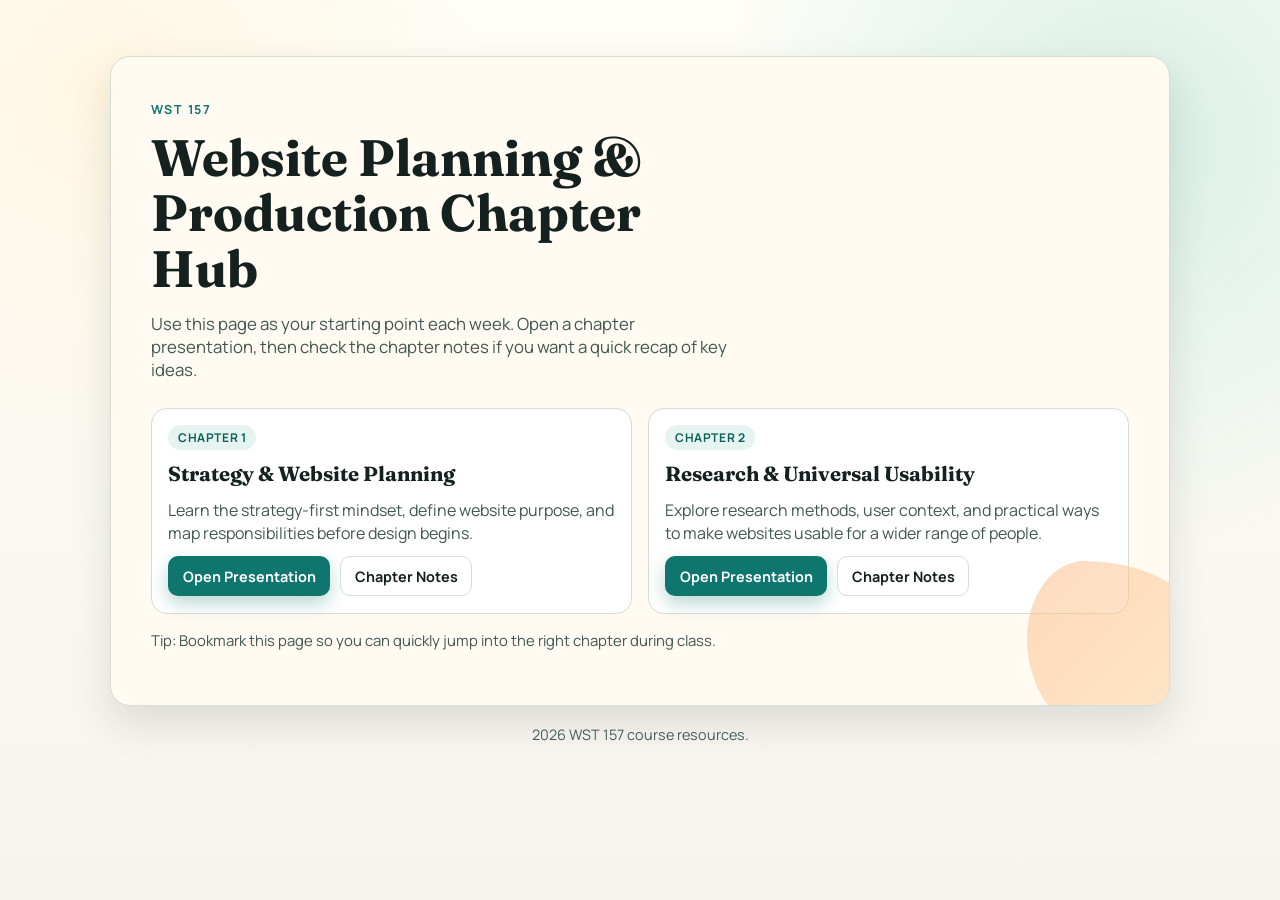
==== index.html @ 6161348e "Added files" ====
<!DOCTYPE html>
<html lang="en">
<head>
    <meta charset="UTF-8" />
    <meta name="viewport" content="width=device-width, initial-scale=1.0" />
    <title>WST 157 Chapter Hub</title>
    <link rel="preconnect" href="https://fonts.googleapis.com" />
    <link rel="preconnect" href="https://fonts.gstatic.com" crossorigin />
    <link href="https://fonts.googleapis.com/css2?family=Fraunces:opsz,wght@9..144,500;9..144,700&family=Manrope:wght@400;500;700&display=swap" rel="stylesheet" />
    <style>
        :root {
            --bg: #f7f4ee;
            --paper: #fffaf2;
            --ink: #15211f;
            --muted: #415752;
            --brand: #0f766e;
            --brand-2: #f08a3e;
            --line: #d6ddd3;
            --shadow: 0 18px 40px rgba(21, 33, 31, 0.12);
            --radius: 20px;
        }

        * {
            box-sizing: border-box;
        }

        body {
            margin: 0;
            font-family: "Manrope", "Segoe UI", sans-serif;
            color: var(--ink);
            background:
                radial-gradient(circle at 8% 10%, #fff7e2 0%, transparent 28%),
                radial-gradient(circle at 88% 16%, #d7efe6 0%, transparent 30%),
                linear-gradient(180deg, #fefdf8 0%, var(--bg) 100%);
            min-height: 100vh;
        }

        .wrap {
            width: min(1060px, 92vw);
            margin: 0 auto;
            padding: 3.5rem 0 2.5rem;
        }

        header {
            background: var(--paper);
            border: 1px solid var(--line);
            border-radius: var(--radius);
            padding: clamp(1.5rem, 4vw, 2.5rem);
            box-shadow: var(--shadow);
            position: relative;
            overflow: hidden;
        }

        header::after {
            content: "";
            position: absolute;
            right: -38px;
            bottom: -36px;
            width: 180px;
            aspect-ratio: 1 / 1;
            background: linear-gradient(135deg, #f9b77d, #ffd7a4);
            border-radius: 32% 68% 52% 48% / 43% 44% 56% 57%;
            opacity: 0.5;
            pointer-events: none;
        }

        .eyebrow {
            display: inline-block;
            font-size: 0.78rem;
            letter-spacing: 0.12em;
            text-transform: uppercase;
            font-weight: 700;
            color: var(--brand);
            margin-bottom: 0.75rem;
        }

        h1 {
            font-family: "Fraunces", Georgia, serif;
            font-size: clamp(2rem, 4.6vw, 3.2rem);
            line-height: 1.08;
            margin: 0;
            max-width: 16ch;
        }

        .intro {
            color: var(--muted);
            font-size: 1.05rem;
            margin: 1rem 0 0;
            max-width: 58ch;
        }

        .chapter-grid {
            margin-top: 1.7rem;
            display: grid;
            gap: 1rem;
            grid-template-columns: repeat(auto-fit, minmax(265px, 1fr));
        }

        .chapter-card {
            background: #ffffff;
            border: 1px solid var(--line);
            border-radius: 16px;
            padding: 1rem 1rem 1.1rem;
            display: flex;
            flex-direction: column;
            gap: 0.7rem;
            transform: translateY(18px);
            opacity: 0;
            animation: slide-in 520ms ease forwards;
        }

        .chapter-card:nth-child(2) {
            animation-delay: 120ms;
        }

        .chapter-no {
            width: fit-content;
            padding: 0.24rem 0.62rem;
            border-radius: 999px;
            background: #e5f4f1;
            color: #0d615a;
            font-size: 0.75rem;
            font-weight: 700;
            letter-spacing: 0.05em;
            text-transform: uppercase;
        }

        h2 {
            margin: 0;
            font-size: 1.28rem;
            font-family: "Fraunces", Georgia, serif;
            line-height: 1.3;
        }

        .chapter-desc {
            color: var(--muted);
            margin: 0;
            line-height: 1.45;
        }

        .actions {
            margin-top: auto;
            display: flex;
            gap: 0.62rem;
            flex-wrap: wrap;
        }

        .btn {
            text-decoration: none;
            border-radius: 10px;
            border: 1px solid transparent;
            font-weight: 700;
            font-size: 0.9rem;
            padding: 0.58rem 0.85rem;
            transition: transform 120ms ease, box-shadow 120ms ease, background 120ms ease;
        }

        .btn-primary {
            background: var(--brand);
            color: #ffffff;
            box-shadow: 0 8px 18px rgba(15, 118, 110, 0.28);
        }

        .btn-secondary {
            background: #fff;
            color: var(--ink);
            border-color: var(--line);
        }

        .btn:hover,
        .btn:focus-visible {
            transform: translateY(-2px);
        }

        .resources {
            margin-top: 1rem;
            color: var(--muted);
            font-size: 0.93rem;
        }

        footer {
            margin-top: 1.2rem;
            color: #47605b;
            font-size: 0.9rem;
            text-align: center;
        }

        @keyframes slide-in {
            to {
                transform: translateY(0);
                opacity: 1;
            }
        }

        @media (max-width: 640px) {
            .wrap {
                padding-top: 1.8rem;
            }

            header {
                border-radius: 14px;
            }
        }
    </style>
</head>
<body>
    <main class="wrap">
        <header>
            <span class="eyebrow">WST 157</span>
            <h1>Website Planning &amp; Production Chapter Hub</h1>
            <p class="intro">
                Use this page as your starting point each week. Open a chapter presentation, then check the chapter notes if you want a quick recap of key ideas.
            </p>

            <section class="chapter-grid" aria-label="Chapters">
                <article class="chapter-card">
                    <span class="chapter-no">Chapter 1</span>
                    <h2>Strategy &amp; Website Planning</h2>
                    <p class="chapter-desc">
                        Learn the strategy-first mindset, define website purpose, and map responsibilities before design begins.
                    </p>
                    <div class="actions">
                        <a class="btn btn-primary" href="chapter1/index.html">Open Presentation</a>
                        <a class="btn btn-secondary" href="chapter1/README.md">Chapter Notes</a>
                    </div>
                </article>

                <article class="chapter-card">
                    <span class="chapter-no">Chapter 2</span>
                    <h2>Research &amp; Universal Usability</h2>
                    <p class="chapter-desc">
                        Explore research methods, user context, and practical ways to make websites usable for a wider range of people.
                    </p>
                    <div class="actions">
                        <a class="btn btn-primary" href="chapter2/index.html">Open Presentation</a>
                        <a class="btn btn-secondary" href="chapter2/README.md">Chapter Notes</a>
                    </div>
                </article>
            </section>

            <p class="resources">
                Tip: Bookmark this page so you can quickly jump into the right chapter during class.
            </p>
        </header>

        <footer>
            <span id="year"></span> WST 157 course resources.
        </footer>
    </main>

    <script>
        document.getElementById("year").textContent = new Date().getFullYear();
    </script>
</body>
</html>
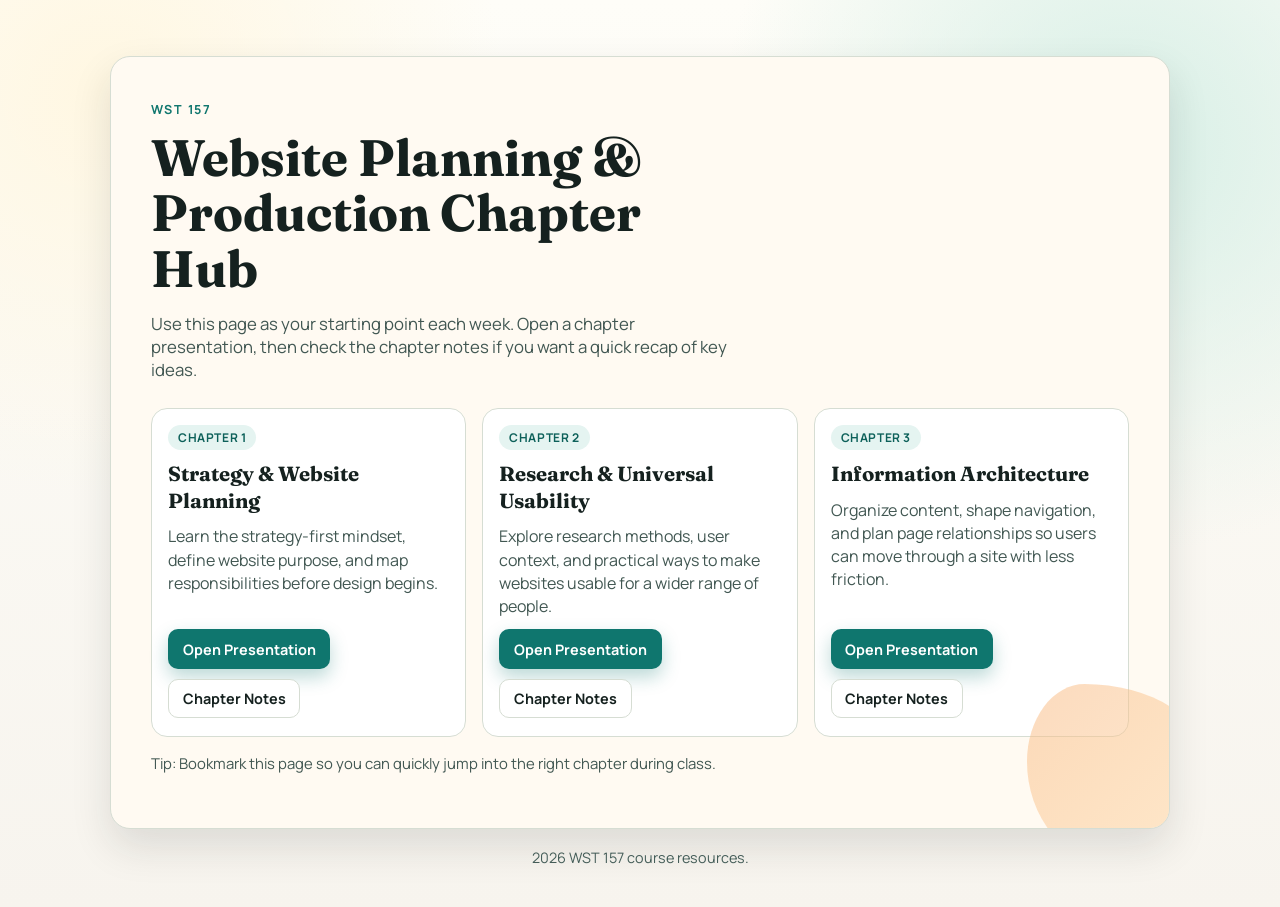
==== commit b03f63db: "add chapter 3" ====
--- a/index.html
+++ b/index.html
@@ -1,12 +1,15 @@
 <!DOCTYPE html>
 <html lang="en">
+
 <head>
     <meta charset="UTF-8" />
     <meta name="viewport" content="width=device-width, initial-scale=1.0" />
     <title>WST 157 Chapter Hub</title>
     <link rel="preconnect" href="https://fonts.googleapis.com" />
     <link rel="preconnect" href="https://fonts.gstatic.com" crossorigin />
-    <link href="https://fonts.googleapis.com/css2?family=Fraunces:opsz,wght@9..144,500;9..144,700&family=Manrope:wght@400;500;700&display=swap" rel="stylesheet" />
+    <link
+        href="https://fonts.googleapis.com/css2?family=Fraunces:opsz,wght@9..144,500;9..144,700&family=Manrope:wght@400;500;700&display=swap"
+        rel="stylesheet" />
     <style>
         :root {
             --bg: #f7f4ee;
@@ -113,6 +116,10 @@
             animation-delay: 120ms;
         }
 
+        .chapter-card:nth-child(3) {
+            animation-delay: 240ms;
+        }
+
         .chapter-no {
             width: fit-content;
             padding: 0.24rem 0.62rem;
@@ -203,13 +210,15 @@
         }
     </style>
 </head>
+
 <body>
     <main class="wrap">
         <header>
             <span class="eyebrow">WST 157</span>
             <h1>Website Planning &amp; Production Chapter Hub</h1>
             <p class="intro">
-                Use this page as your starting point each week. Open a chapter presentation, then check the chapter notes if you want a quick recap of key ideas.
+                Use this page as your starting point each week. Open a chapter presentation, then check the chapter
+                notes if you want a quick recap of key ideas.
             </p>
 
             <section class="chapter-grid" aria-label="Chapters">
@@ -217,7 +226,8 @@
                     <span class="chapter-no">Chapter 1</span>
                     <h2>Strategy &amp; Website Planning</h2>
                     <p class="chapter-desc">
-                        Learn the strategy-first mindset, define website purpose, and map responsibilities before design begins.
+                        Learn the strategy-first mindset, define website purpose, and map responsibilities before design
+                        begins.
                     </p>
                     <div class="actions">
                         <a class="btn btn-primary" href="chapter1/index.html">Open Presentation</a>
@@ -229,13 +239,27 @@
                     <span class="chapter-no">Chapter 2</span>
                     <h2>Research &amp; Universal Usability</h2>
                     <p class="chapter-desc">
-                        Explore research methods, user context, and practical ways to make websites usable for a wider range of people.
+                        Explore research methods, user context, and practical ways to make websites usable for a wider
+                        range of people.
                     </p>
                     <div class="actions">
                         <a class="btn btn-primary" href="chapter2/index.html">Open Presentation</a>
                         <a class="btn btn-secondary" href="chapter2/README.md">Chapter Notes</a>
                     </div>
                 </article>
+
+                <article class="chapter-card">
+                    <span class="chapter-no">Chapter 3</span>
+                    <h2>Information Architecture</h2>
+                    <p class="chapter-desc">
+                        Organize content, shape navigation, and plan page relationships so users can move through a site
+                        with less friction.
+                    </p>
+                    <div class="actions">
+                        <a class="btn btn-primary" href="chapter3/index.html">Open Presentation</a>
+                        <a class="btn btn-secondary" href="chapter3/README.md">Chapter Notes</a>
+                    </div>
+                </article>
             </section>
 
             <p class="resources">
@@ -252,4 +276,5 @@
         document.getElementById("year").textContent = new Date().getFullYear();
     </script>
 </body>
+
 </html>
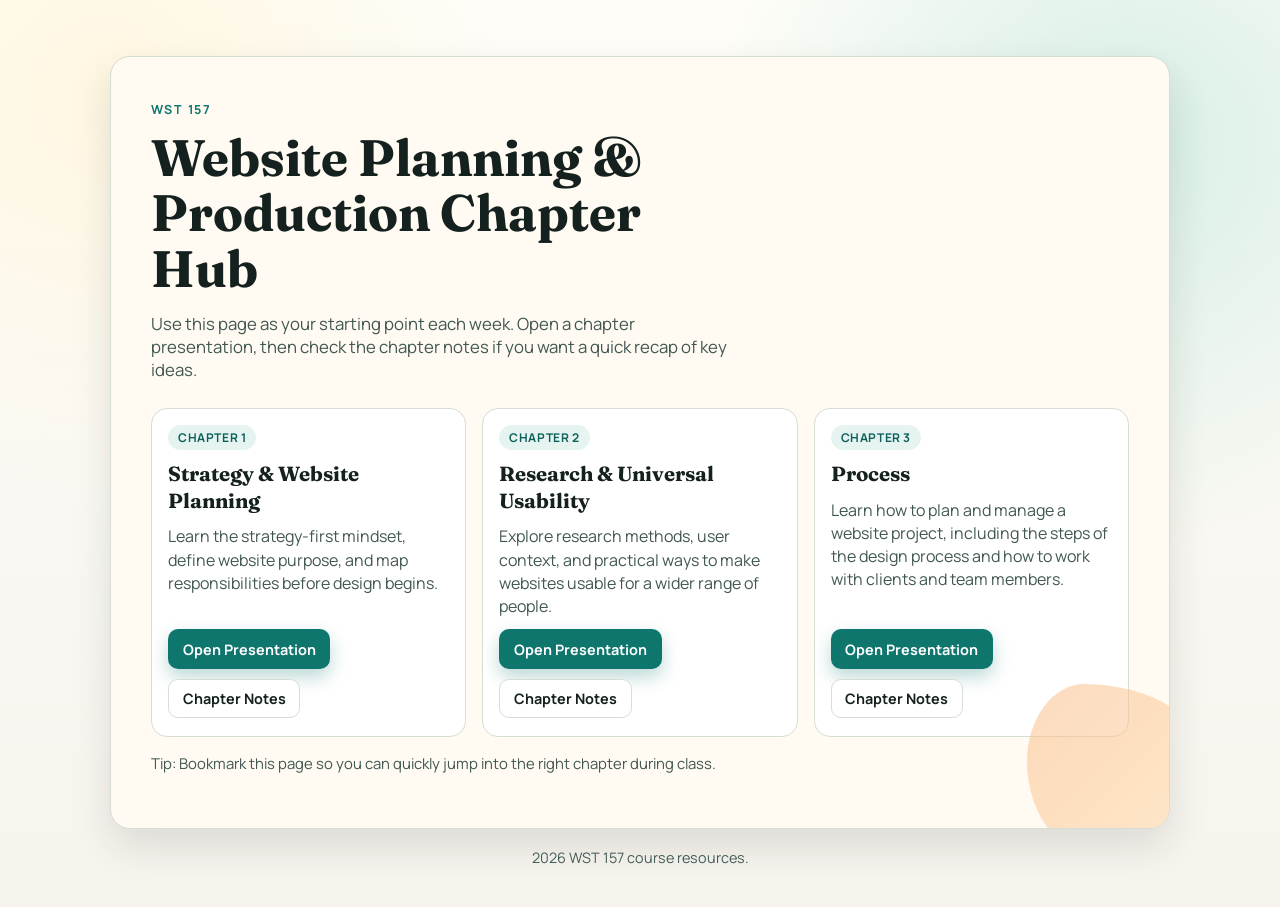
==== commit 34878b7d: "corrected title of chapter 3" ====
--- a/index.html
+++ b/index.html
@@ -250,10 +250,10 @@
 
                 <article class="chapter-card">
                     <span class="chapter-no">Chapter 3</span>
-                    <h2>Information Architecture</h2>
+                    <h2>Process</h2>
                     <p class="chapter-desc">
-                        Organize content, shape navigation, and plan page relationships so users can move through a site
-                        with less friction.
+                        Learn how to plan and manage a website project, including the steps of the design process and
+                        how to work with clients and team members.
                     </p>
                     <div class="actions">
                         <a class="btn btn-primary" href="chapter3/index.html">Open Presentation</a>
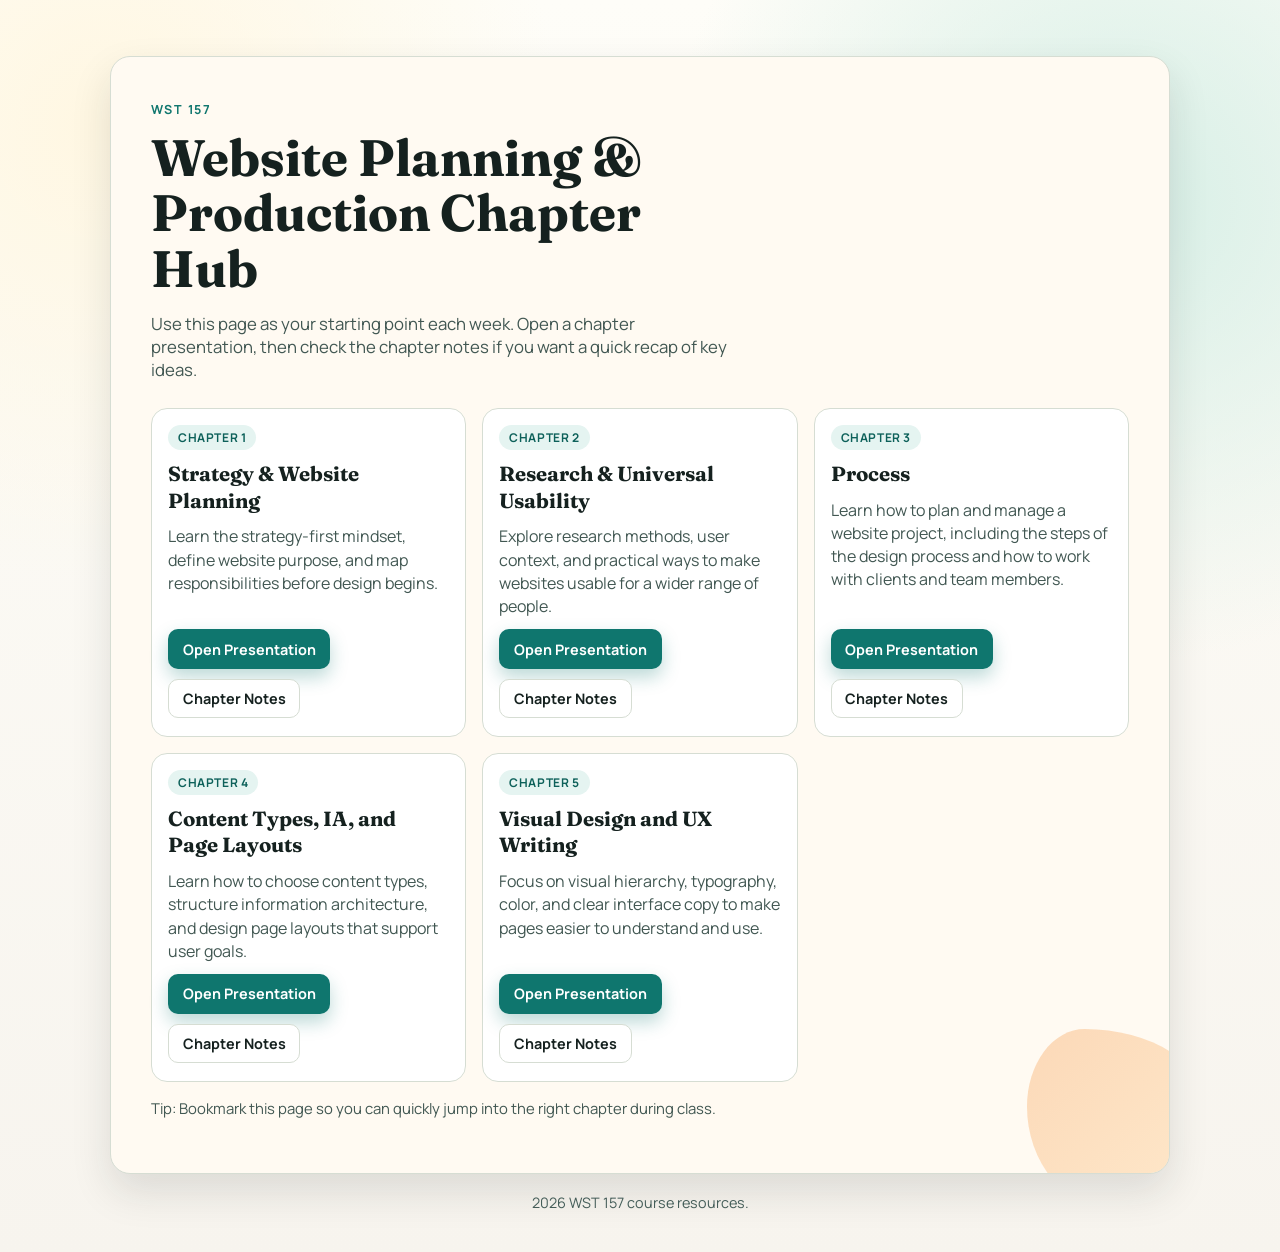
==== commit 048be8ca: "added chapter 4 and 5" ====
--- a/index.html
+++ b/index.html
@@ -120,6 +120,10 @@
             animation-delay: 240ms;
         }
 
+        .chapter-card:nth-child(4) {
+            animation-delay: 360ms;
+        }
+
         .chapter-no {
             width: fit-content;
             padding: 0.24rem 0.62rem;
@@ -260,6 +264,32 @@
                         <a class="btn btn-secondary" href="chapter3/README.md">Chapter Notes</a>
                     </div>
                 </article>
+
+                <article class="chapter-card">
+                    <span class="chapter-no">Chapter 4</span>
+                    <h2>Content Types, IA, and Page Layouts</h2>
+                    <p class="chapter-desc">
+                        Learn how to choose content types, structure information architecture, and design page layouts
+                        that support user goals.
+                    </p>
+                    <div class="actions">
+                        <a class="btn btn-primary" href="chapter4/index.html">Open Presentation</a>
+                        <a class="btn btn-secondary" href="chapter4/README.md">Chapter Notes</a>
+                    </div>
+                </article>
+
+                <article class="chapter-card">
+                    <span class="chapter-no">Chapter 5</span>
+                    <h2>Visual Design and UX Writing</h2>
+                    <p class="chapter-desc">
+                        Focus on visual hierarchy, typography, color, and clear interface copy to make pages easier to
+                        understand and use.
+                    </p>
+                    <div class="actions">
+                        <a class="btn btn-primary" href="chapter5/index.html">Open Presentation</a>
+                        <a class="btn btn-secondary" href="chapter5/README.md">Chapter Notes</a>
+                    </div>
+                </article>
             </section>
 
             <p class="resources">
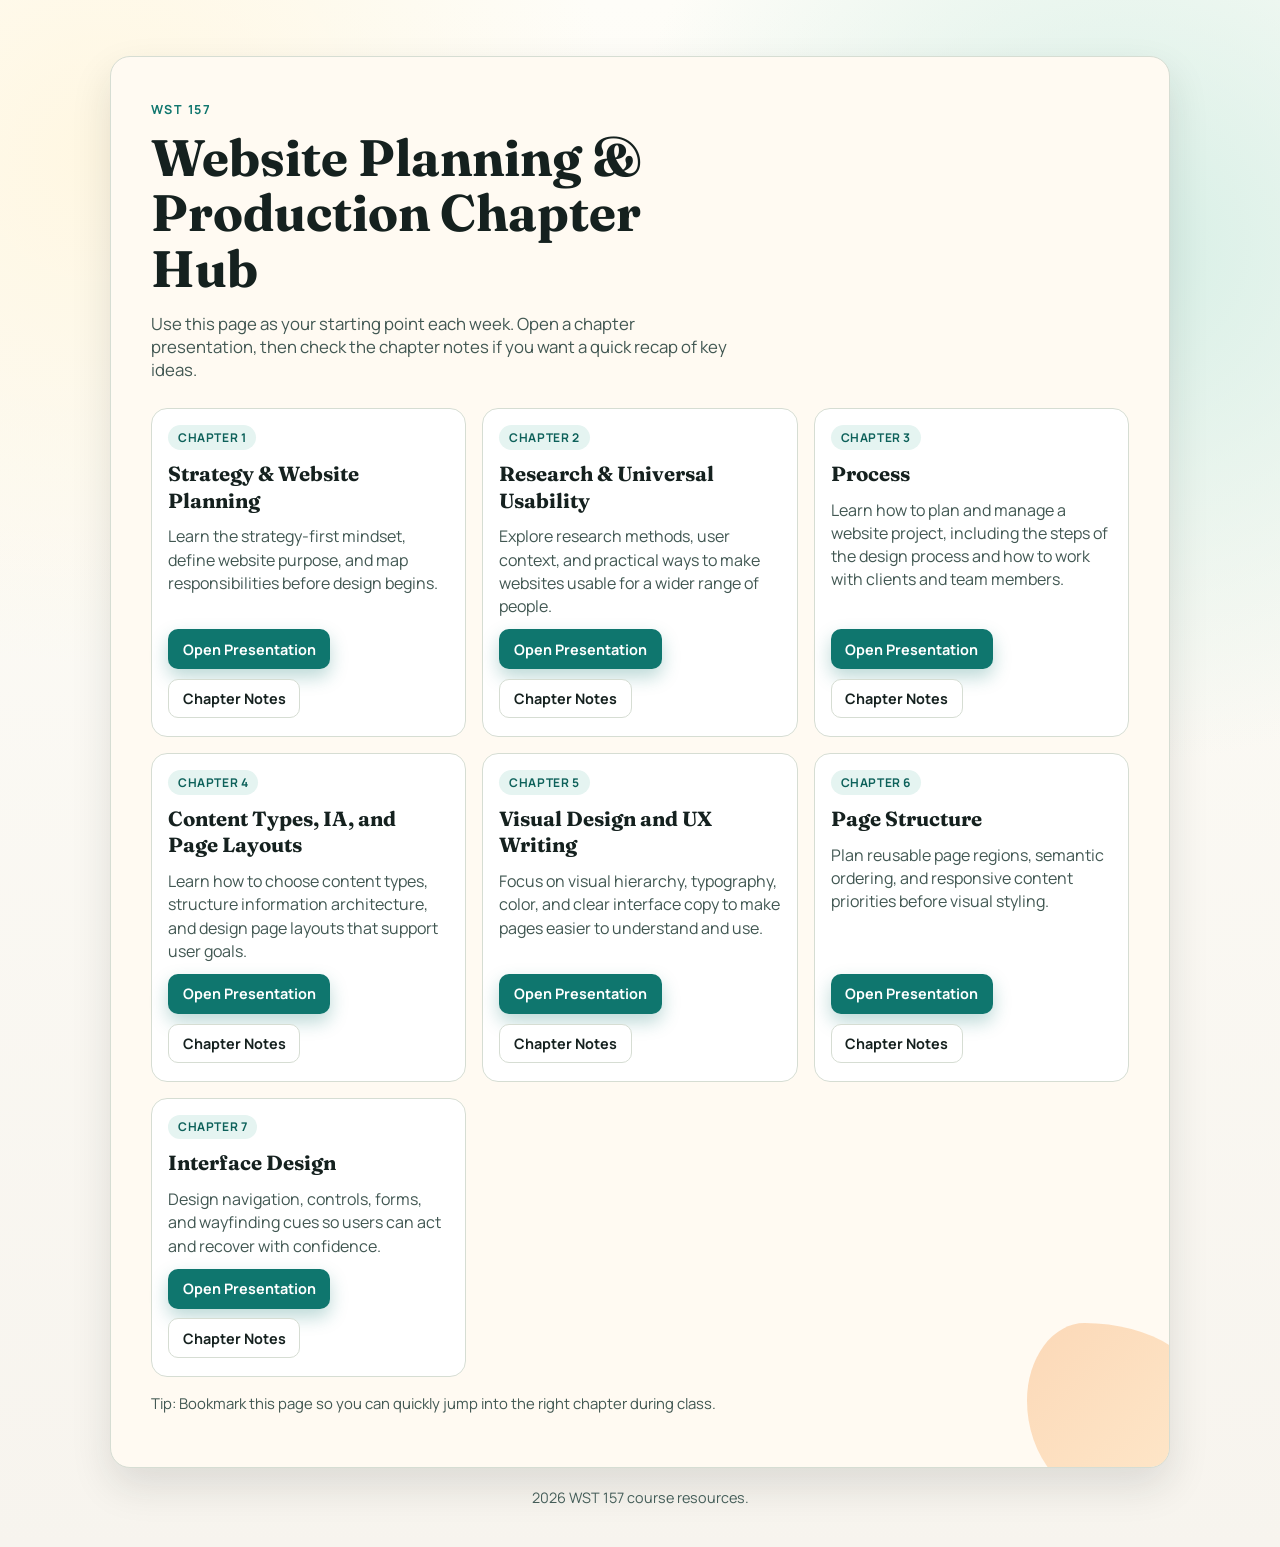
==== commit 025b29c2: "added chapter 6 and 7" ====
--- a/index.html
+++ b/index.html
@@ -124,6 +124,18 @@
             animation-delay: 360ms;
         }
 
+        .chapter-card:nth-child(5) {
+            animation-delay: 480ms;
+        }
+
+        .chapter-card:nth-child(6) {
+            animation-delay: 600ms;
+        }
+
+        .chapter-card:nth-child(7) {
+            animation-delay: 720ms;
+        }
+
         .chapter-no {
             width: fit-content;
             padding: 0.24rem 0.62rem;
@@ -290,6 +302,32 @@
                         <a class="btn btn-secondary" href="chapter5/README.md">Chapter Notes</a>
                     </div>
                 </article>
+
+                <article class="chapter-card">
+                    <span class="chapter-no">Chapter 6</span>
+                    <h2>Page Structure</h2>
+                    <p class="chapter-desc">
+                        Plan reusable page regions, semantic ordering, and responsive content priorities before visual
+                        styling.
+                    </p>
+                    <div class="actions">
+                        <a class="btn btn-primary" href="chapter6/index.html">Open Presentation</a>
+                        <a class="btn btn-secondary" href="chapter6/README.md">Chapter Notes</a>
+                    </div>
+                </article>
+
+                <article class="chapter-card">
+                    <span class="chapter-no">Chapter 7</span>
+                    <h2>Interface Design</h2>
+                    <p class="chapter-desc">
+                        Design navigation, controls, forms, and wayfinding cues so users can act and recover with
+                        confidence.
+                    </p>
+                    <div class="actions">
+                        <a class="btn btn-primary" href="chapter7/index.html">Open Presentation</a>
+                        <a class="btn btn-secondary" href="chapter7/README.md">Chapter Notes</a>
+                    </div>
+                </article>
             </section>
 
             <p class="resources">
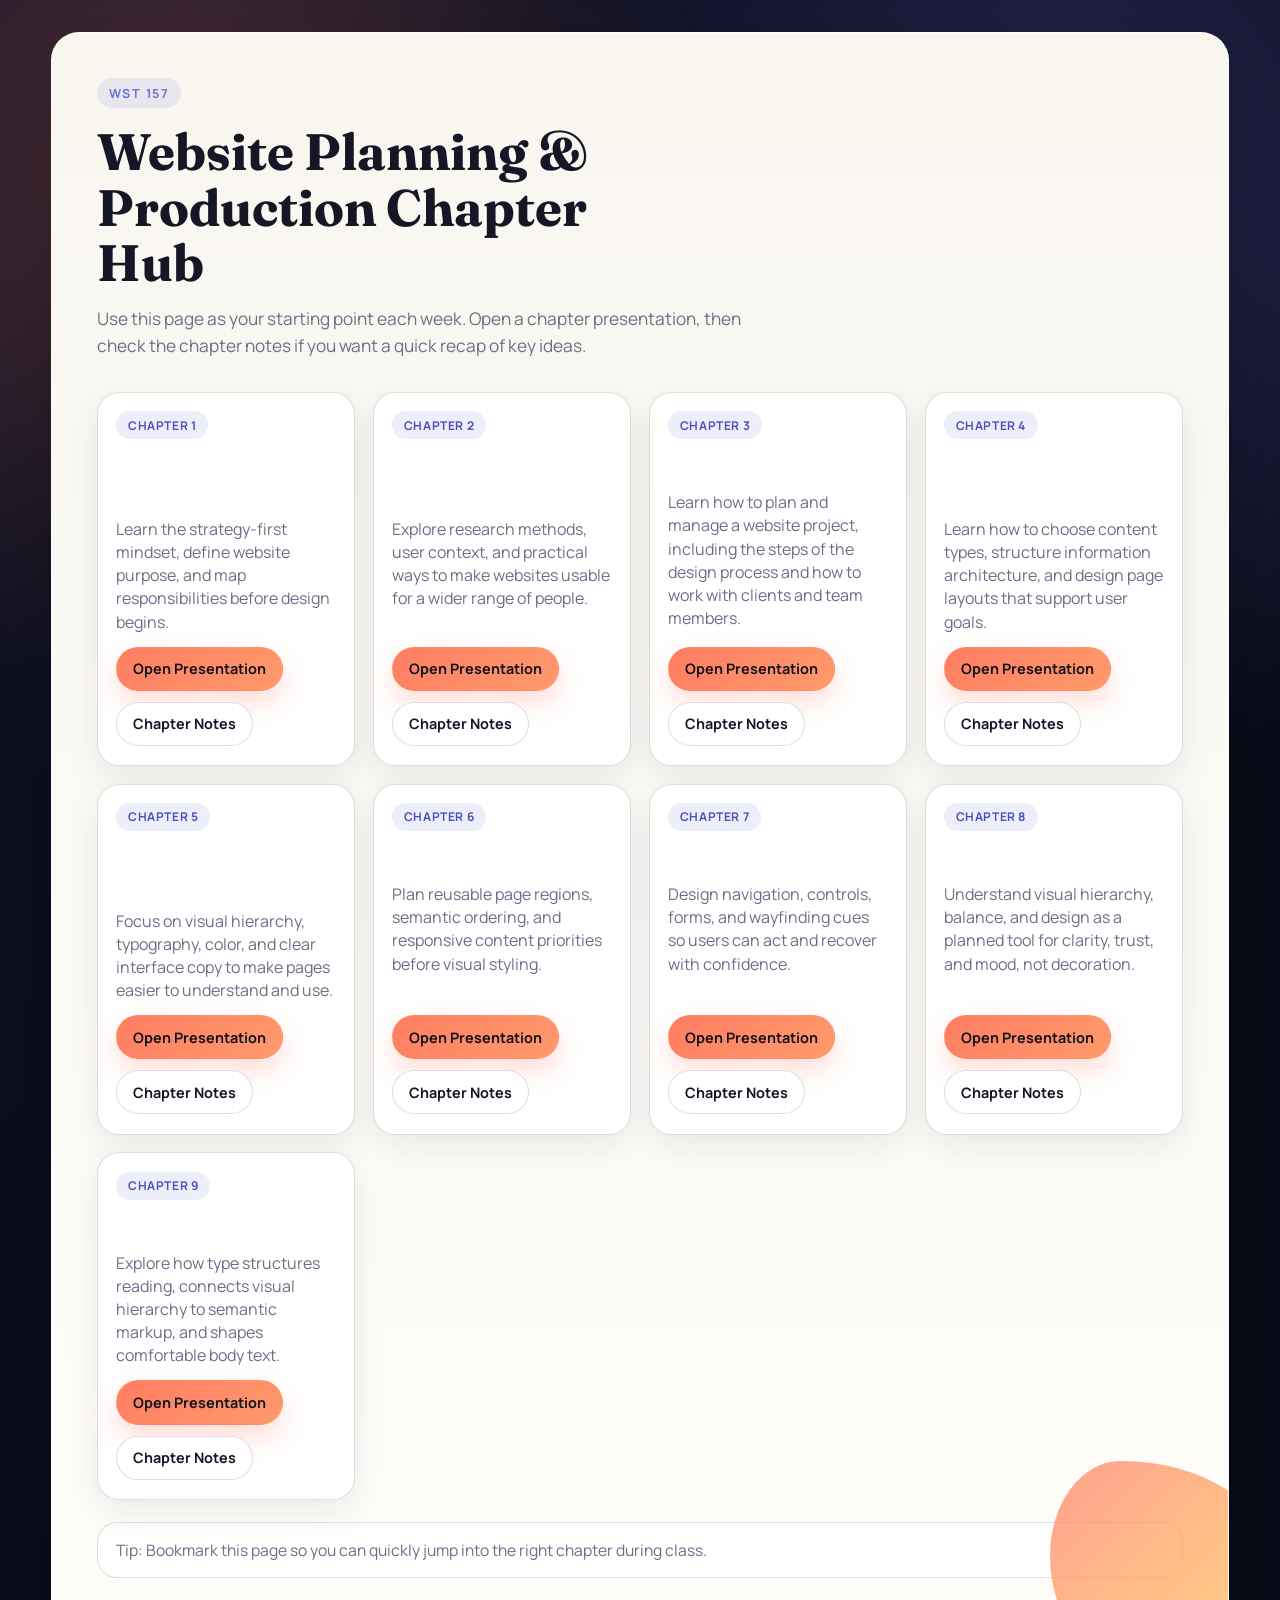
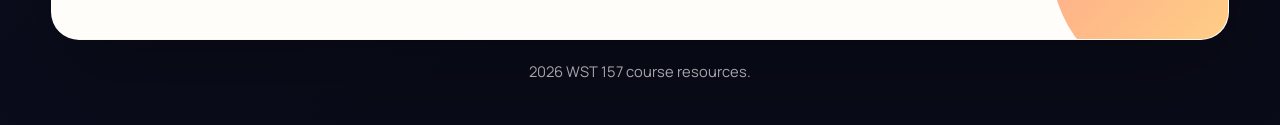
==== commit da56184d: "major design update and 2 more chapters" ====
--- a/index.html
+++ b/index.html
@@ -12,15 +12,17 @@
         rel="stylesheet" />
     <style>
         :root {
-            --bg: #f7f4ee;
-            --paper: #fffaf2;
-            --ink: #15211f;
-            --muted: #415752;
-            --brand: #0f766e;
-            --brand-2: #f08a3e;
-            --line: #d6ddd3;
-            --shadow: 0 18px 40px rgba(21, 33, 31, 0.12);
-            --radius: 20px;
+            --bg: #0f1226;
+            --paper: #f8f6ef;
+            --paper-2: #fffdfa;
+            --ink: #151626;
+            --muted: #6b6f86;
+            --brand: #ff7d62;
+            --brand-2: #ffc955;
+            --brand-3: #6d70d6;
+            --line: rgba(21, 22, 38, 0.14);
+            --shadow: 0 28px 80px rgba(0, 0, 0, 0.25);
+            --radius: 28px;
         }
 
         * {
@@ -30,25 +32,25 @@
         body {
             margin: 0;
             font-family: "Manrope", "Segoe UI", sans-serif;
-            color: var(--ink);
+            color: #ffffff;
             background:
-                radial-gradient(circle at 8% 10%, #fff7e2 0%, transparent 28%),
-                radial-gradient(circle at 88% 16%, #d7efe6 0%, transparent 30%),
-                linear-gradient(180deg, #fefdf8 0%, var(--bg) 100%);
+                radial-gradient(circle at 14% 10%, rgba(255, 125, 98, 0.26) 0%, transparent 28%),
+                radial-gradient(circle at 84% 12%, rgba(109, 112, 214, 0.26) 0%, transparent 30%),
+                linear-gradient(135deg, var(--bg) 0%, #090b18 72%);
             min-height: 100vh;
         }
 
         .wrap {
-            width: min(1060px, 92vw);
+            width: min(1180px, 92vw);
             margin: 0 auto;
-            padding: 3.5rem 0 2.5rem;
+            padding: 2rem 0 2.75rem;
         }
 
         header {
-            background: var(--paper);
-            border: 1px solid var(--line);
+            background: linear-gradient(180deg, var(--paper), var(--paper-2));
+            border: 1px solid rgba(255, 255, 255, 0.08);
             border-radius: var(--radius);
-            padding: clamp(1.5rem, 4vw, 2.5rem);
+            padding: clamp(1.6rem, 4vw, 2.8rem);
             box-shadow: var(--shadow);
             position: relative;
             overflow: hidden;
@@ -57,13 +59,13 @@
         header::after {
             content: "";
             position: absolute;
-            right: -38px;
-            bottom: -36px;
-            width: 180px;
+            right: -42px;
+            bottom: -42px;
+            width: 220px;
             aspect-ratio: 1 / 1;
-            background: linear-gradient(135deg, #f9b77d, #ffd7a4);
+            background: linear-gradient(135deg, var(--brand), var(--brand-2));
             border-radius: 32% 68% 52% 48% / 43% 44% 56% 57%;
-            opacity: 0.5;
+            opacity: 0.72;
             pointer-events: none;
         }
 
@@ -73,8 +75,17 @@
             letter-spacing: 0.12em;
             text-transform: uppercase;
             font-weight: 700;
-            color: var(--brand);
-            margin-bottom: 0.75rem;
+            color: var(--brand-3);
+            margin-bottom: 1rem;
+            text-decoration: none;
+            padding: 0.42rem 0.75rem;
+            border-radius: 999px;
+            background: rgba(109, 112, 214, 0.12);
+        }
+
+        .eyebrow:hover,
+        .eyebrow:focus-visible {
+            text-decoration: underline;
         }
 
         h1 {
@@ -83,33 +94,45 @@
             line-height: 1.08;
             margin: 0;
             max-width: 16ch;
+            color: var(--ink);
         }
 
         .intro {
             color: var(--muted);
-            font-size: 1.05rem;
+            font-size: 1.08rem;
             margin: 1rem 0 0;
-            max-width: 58ch;
+            max-width: 62ch;
+            line-height: 1.55;
         }
 
         .chapter-grid {
-            margin-top: 1.7rem;
+            margin-top: 2rem;
             display: grid;
-            gap: 1rem;
-            grid-template-columns: repeat(auto-fit, minmax(265px, 1fr));
+            gap: 1.1rem;
+            grid-template-columns: repeat(auto-fit, minmax(255px, 1fr));
         }
 
         .chapter-card {
             background: #ffffff;
             border: 1px solid var(--line);
-            border-radius: 16px;
-            padding: 1rem 1rem 1.1rem;
+            border-radius: 22px;
+            padding: 1.15rem 1.15rem 1.2rem;
             display: flex;
             flex-direction: column;
-            gap: 0.7rem;
+            gap: 0.8rem;
             transform: translateY(18px);
             opacity: 0;
             animation: slide-in 520ms ease forwards;
+            box-shadow: 0 12px 32px rgba(20, 22, 40, 0.08);
+            transition: transform 140ms ease, box-shadow 140ms ease, border-color 140ms ease;
+        }
+
+        .chapter-card:hover,
+        .chapter-card:focus-within {
+            transform: translateY(-4px);
+            opacity: 1;
+            box-shadow: 0 18px 36px rgba(20, 22, 40, 0.14);
+            border-color: rgba(109, 112, 214, 0.25);
         }
 
         .chapter-card:nth-child(2) {
@@ -136,12 +159,20 @@
             animation-delay: 720ms;
         }
 
+        .chapter-card:nth-child(8) {
+            animation-delay: 840ms;
+        }
+
+        .chapter-card:nth-child(9) {
+            animation-delay: 960ms;
+        }
+
         .chapter-no {
             width: fit-content;
-            padding: 0.24rem 0.62rem;
+            padding: 0.34rem 0.72rem;
             border-radius: 999px;
-            background: #e5f4f1;
-            color: #0d615a;
+            background: rgba(109, 112, 214, 0.12);
+            color: #4d50b8;
             font-size: 0.75rem;
             font-weight: 700;
             letter-spacing: 0.05em;
@@ -164,24 +195,24 @@
         .actions {
             margin-top: auto;
             display: flex;
-            gap: 0.62rem;
+            gap: 0.7rem;
             flex-wrap: wrap;
         }
 
         .btn {
             text-decoration: none;
-            border-radius: 10px;
+            border-radius: 999px;
             border: 1px solid transparent;
             font-weight: 700;
             font-size: 0.9rem;
-            padding: 0.58rem 0.85rem;
-            transition: transform 120ms ease, box-shadow 120ms ease, background 120ms ease;
+            padding: 0.72rem 1rem;
+            transition: transform 120ms ease, box-shadow 120ms ease, background 120ms ease, border-color 120ms ease;
         }
 
         .btn-primary {
-            background: var(--brand);
-            color: #ffffff;
-            box-shadow: 0 8px 18px rgba(15, 118, 110, 0.28);
+            background: linear-gradient(135deg, var(--brand), #ff9a6b);
+            color: #11131f;
+            box-shadow: 0 12px 26px rgba(255, 125, 98, 0.25);
         }
 
         .btn-secondary {
@@ -196,15 +227,19 @@
         }
 
         .resources {
-            margin-top: 1rem;
+            margin-top: 1.4rem;
             color: var(--muted);
-            font-size: 0.93rem;
+            font-size: 0.98rem;
+            padding: 1rem 1.1rem;
+            border-radius: 20px;
+            border: 1px solid var(--line);
+            background: rgba(255, 255, 255, 0.7);
         }
 
         footer {
-            margin-top: 1.2rem;
-            color: #47605b;
-            font-size: 0.9rem;
+            margin-top: 1.3rem;
+            color: rgba(255, 255, 255, 0.72);
+            font-size: 0.92rem;
             text-align: center;
         }
 
@@ -217,11 +252,11 @@
 
         @media (max-width: 640px) {
             .wrap {
-                padding-top: 1.8rem;
+                padding-top: 1rem;
             }
 
             header {
-                border-radius: 14px;
+                border-radius: 22px;
             }
         }
     </style>
@@ -230,7 +265,7 @@
 <body>
     <main class="wrap">
         <header>
-            <span class="eyebrow">WST 157</span>
+            <a class="eyebrow" href="index.html">WST 157</a>
             <h1>Website Planning &amp; Production Chapter Hub</h1>
             <p class="intro">
                 Use this page as your starting point each week. Open a chapter presentation, then check the chapter
@@ -328,6 +363,32 @@
                         <a class="btn btn-secondary" href="chapter7/README.md">Chapter Notes</a>
                     </div>
                 </article>
+
+                <article class="chapter-card">
+                    <span class="chapter-no">Chapter 8</span>
+                    <h2>Graphic Design</h2>
+                    <p class="chapter-desc">
+                        Understand visual hierarchy, balance, and design as a planned tool for clarity, trust, and
+                        mood, not decoration.
+                    </p>
+                    <div class="actions">
+                        <a class="btn btn-primary" href="chapter8/index.html">Open Presentation</a>
+                        <a class="btn btn-secondary" href="chapter8/README.md">Chapter Notes</a>
+                    </div>
+                </article>
+
+                <article class="chapter-card">
+                    <span class="chapter-no">Chapter 9</span>
+                    <h2>Typography</h2>
+                    <p class="chapter-desc">
+                        Explore how type structures reading, connects visual hierarchy to semantic markup, and shapes
+                        comfortable body text.
+                    </p>
+                    <div class="actions">
+                        <a class="btn btn-primary" href="chapter9/index.html">Open Presentation</a>
+                        <a class="btn btn-secondary" href="chapter9/README.md">Chapter Notes</a>
+                    </div>
+                </article>
             </section>
 
             <p class="resources">
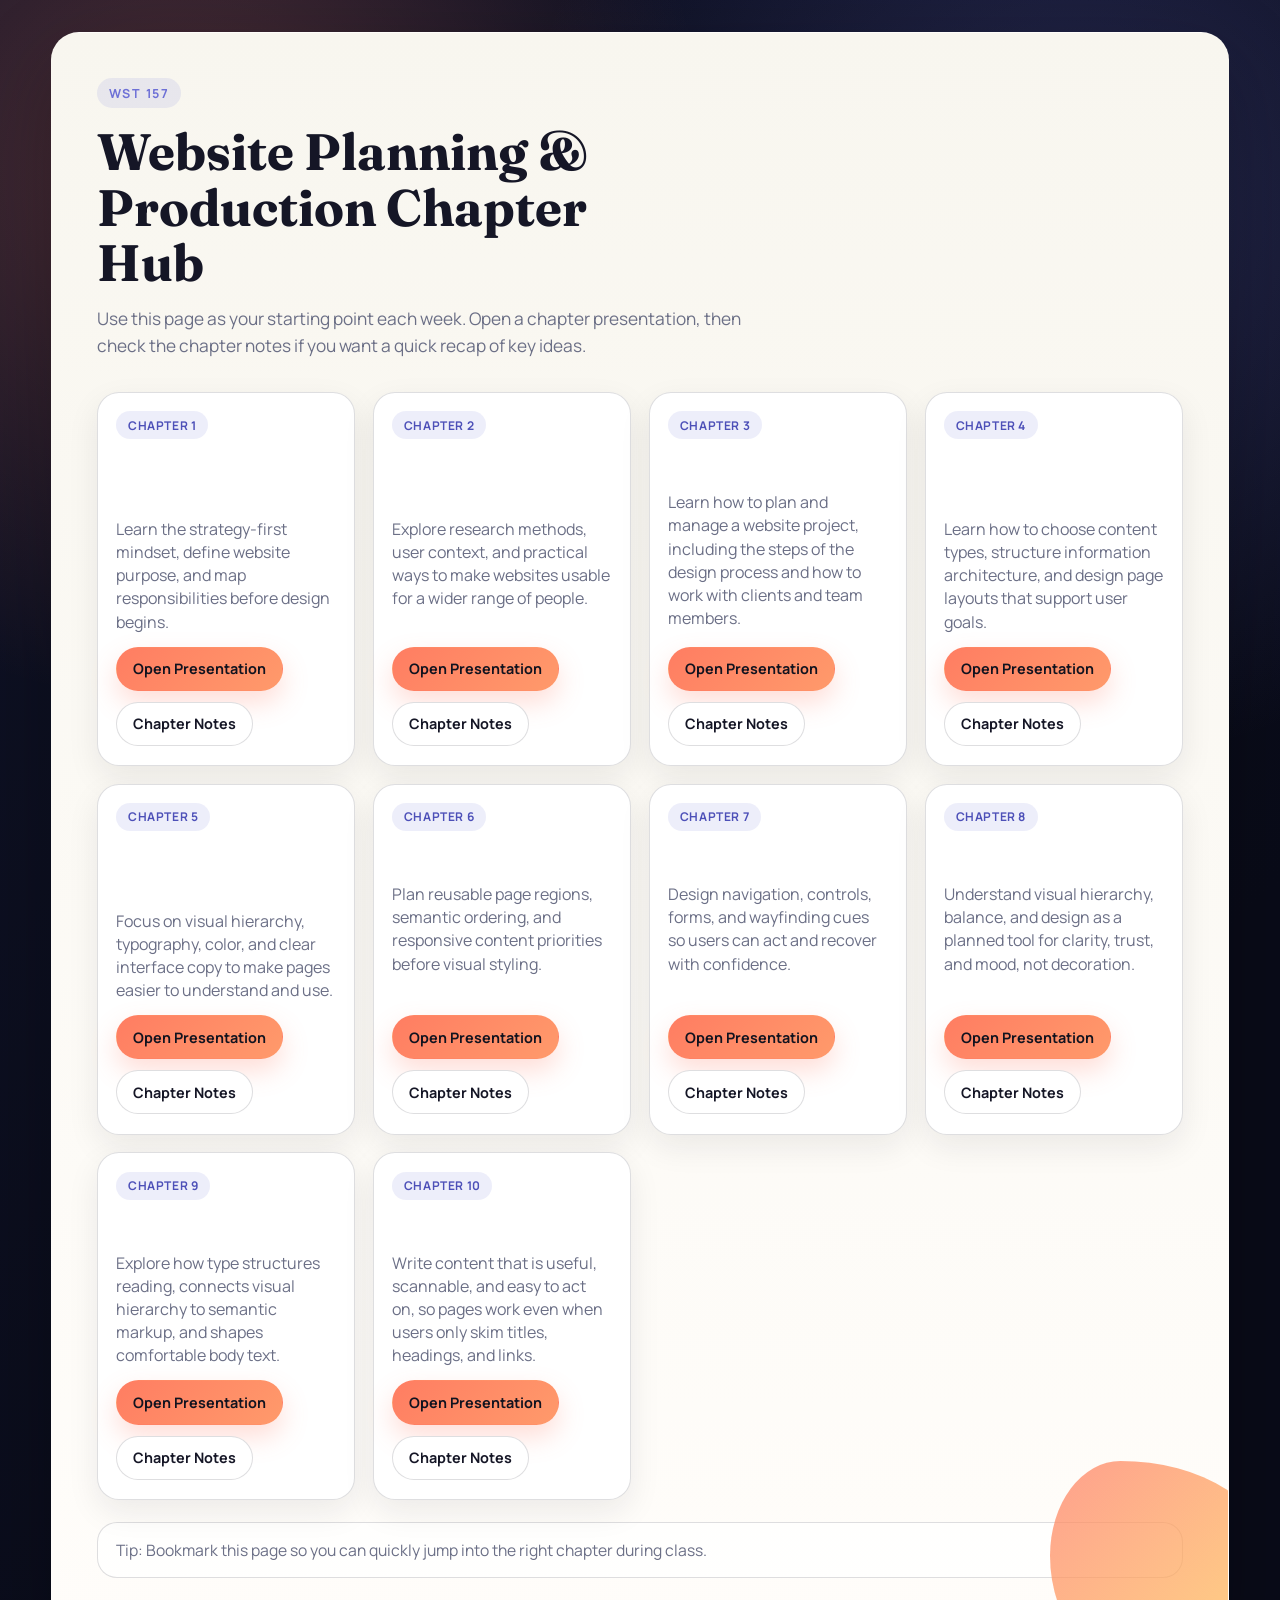
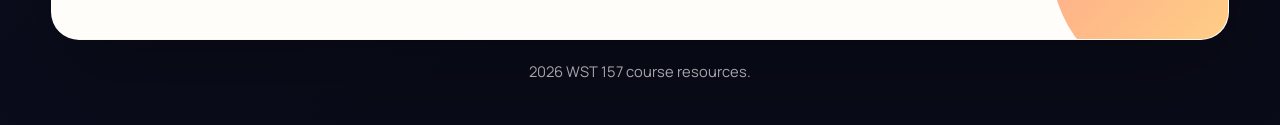
==== commit 1122978b: "added chapter 10" ====
--- a/index.html
+++ b/index.html
@@ -167,6 +167,10 @@
             animation-delay: 960ms;
         }
 
+        .chapter-card:nth-child(10) {
+            animation-delay: 1080ms;
+        }
+
         .chapter-no {
             width: fit-content;
             padding: 0.34rem 0.72rem;
@@ -389,6 +393,19 @@
                         <a class="btn btn-secondary" href="chapter9/README.md">Chapter Notes</a>
                     </div>
                 </article>
+
+                <article class="chapter-card">
+                    <span class="chapter-no">Chapter 10</span>
+                    <h2>Editorial Style</h2>
+                    <p class="chapter-desc">
+                        Write content that is useful, scannable, and easy to act on, so pages work even when users
+                        only skim titles, headings, and links.
+                    </p>
+                    <div class="actions">
+                        <a class="btn btn-primary" href="chapter10/index.html">Open Presentation</a>
+                        <a class="btn btn-secondary" href="chapter10/README.md">Chapter Notes</a>
+                    </div>
+                </article>
             </section>
 
             <p class="resources">
